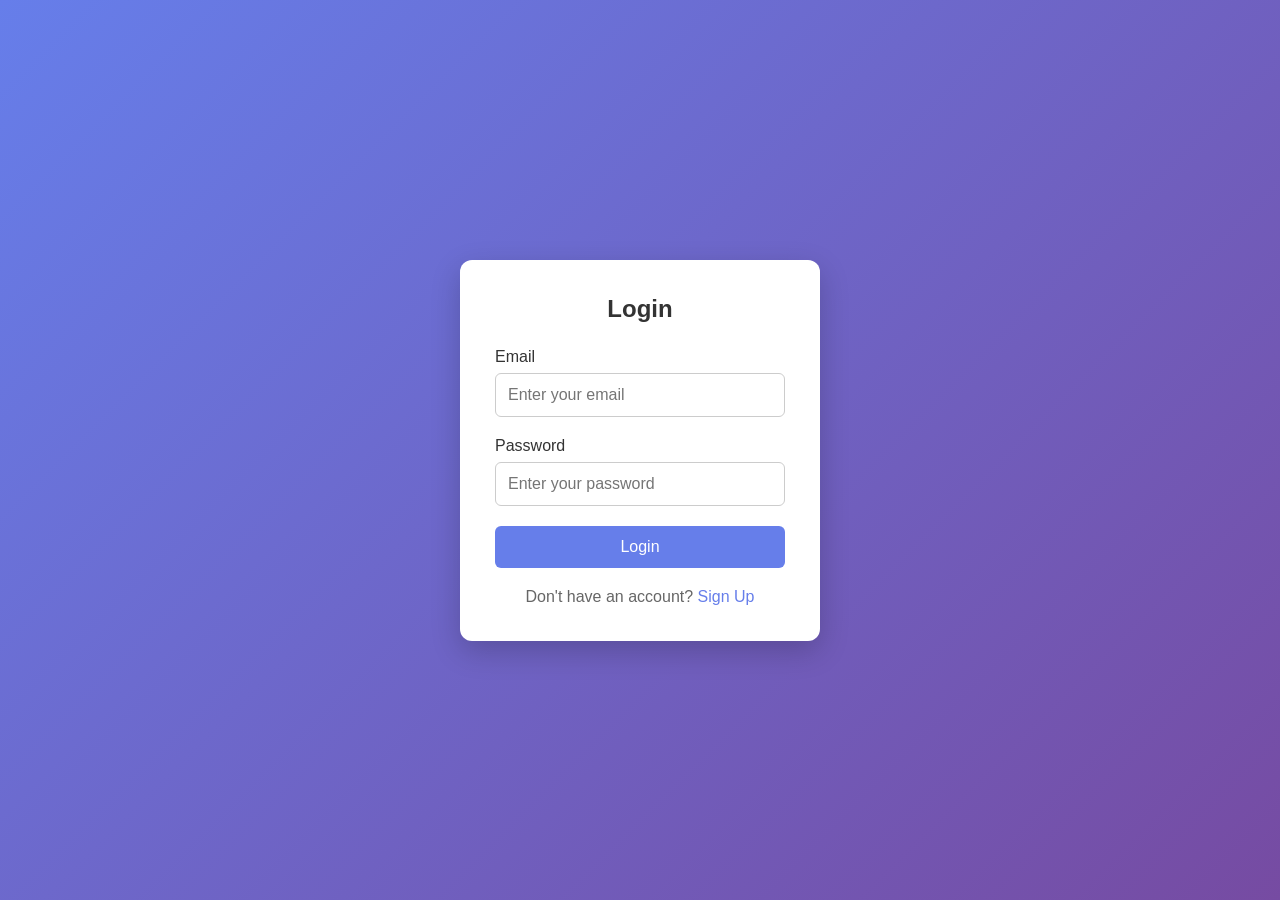
==== login.html @ 0ea6f651 "added login page" ====
<!DOCTYPE html>
<html lang="en">
<head>
    <meta charset="UTF-8">
    <meta name="viewport" content="width=device-width, initial-scale=1.0">
    <title>Document</title>
</head>
<body>
    <!DOCTYPE html>
<html lang="en">
<head>
    <meta charset="UTF-8">
    <meta name="viewport" content="width=device-width, initial-scale=1.0">
    <title>Login Page</title>
    <link rel="stylesheet" href="style.css">
</head>
<body>

    <div class="login-container">
        <form id="loginForm" class="login-box">
            <h2>Login</h2>

            <div class="input-group">
                <label for="email">Email</label>
                <input type="email" id="email" placeholder="Enter your email">
            </div>

            <div class="input-group">
                <label for="password">Password</label>
                <input type="password" id="password" placeholder="Enter your password">
            </div>

            <p id="message"></p>

            <button type="submit">Login</button>

            <p class="signup">
                Don't have an account? <a href="#">Sign Up</a>
            </p>
        </form>
    </div>

    <script src="script.js"></script>
</body>
</html>
</body>
</html>
---- style.css ----
* {
    margin: 0;
    padding: 0;
    box-sizing: border-box;
}

body {
    font-family: Arial, sans-serif;
    background: linear-gradient(135deg, #667eea, #764ba2);
    height: 100vh;
    display: flex;
    justify-content: center;
    align-items: center;
}

.login-container {
    width: 100%;
    max-width: 400px;
    padding: 20px;
}

.login-box {
    background: white;
    padding: 35px;
    border-radius: 12px;
    box-shadow: 0 10px 30px rgba(0, 0, 0, 0.2);
}

.login-box h2 {
    text-align: center;
    margin-bottom: 25px;
    color: #333;
}

.input-group {
    margin-bottom: 20px;
}

.input-group label {
    display: block;
    margin-bottom: 7px;
    color: #333;
}

.input-group input {
    width: 100%;
    padding: 12px;
    border: 1px solid #ccc;
    border-radius: 6px;
    font-size: 16px;
    outline: none;
}

.input-group input:focus {
    border-color: #667eea;
}

button {
    width: 100%;
    padding: 12px;
    background: #667eea;
    color: white;
    border: none;
    border-radius: 6px;
    font-size: 16px;
    cursor: pointer;
}

button:hover {
    background: #5568d8;
}

#message {
    text-align: center;
    margin-bottom: 15px;
    font-size: 14px;
}

.signup {
    text-align: center;
    margin-top: 20px;
    color: #666;
}

.signup a {
    color: #667eea;
    text-decoration: none;
}
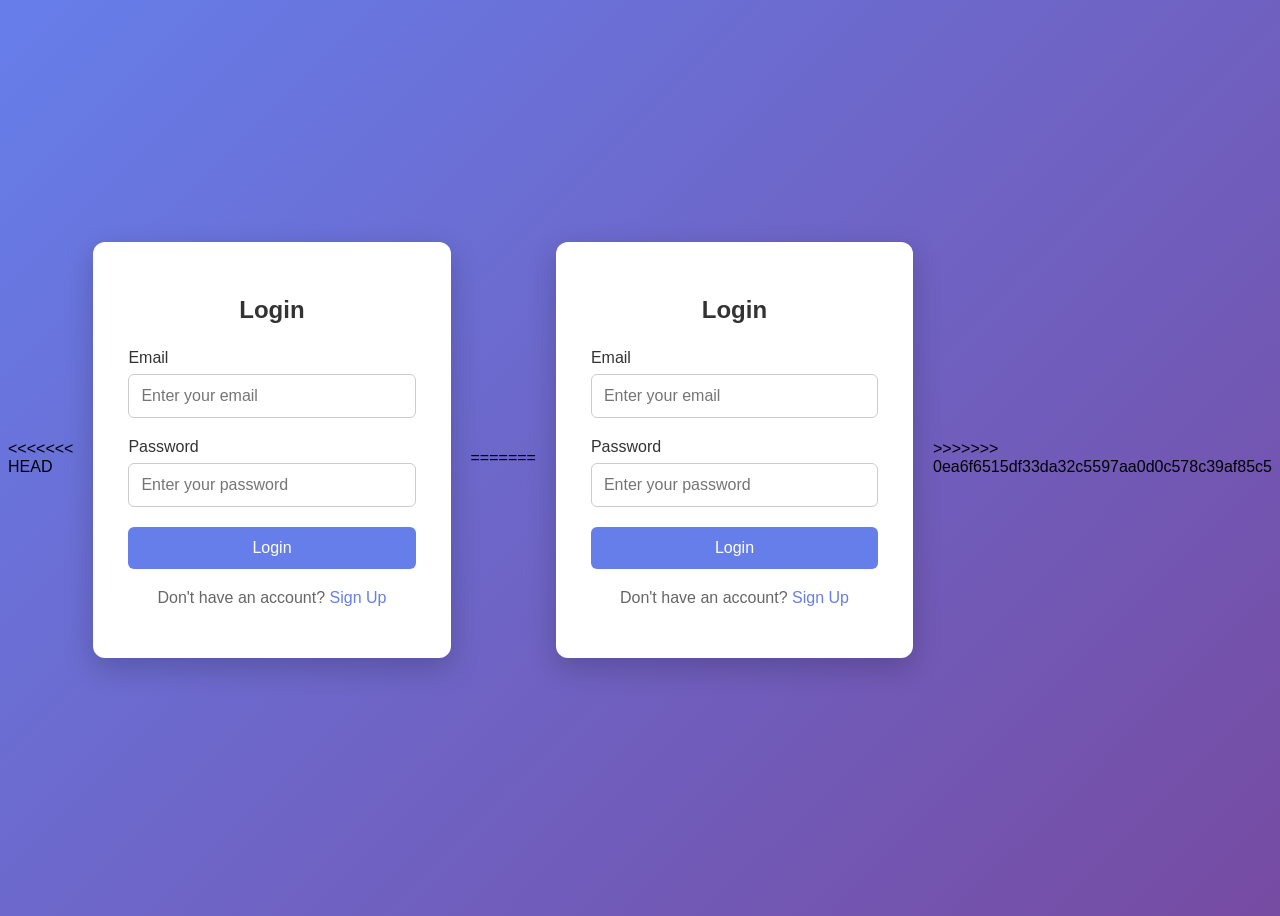
==== commit 8e76687c: "Merge remote repository with login page" ====
--- a/login.html
+++ b/login.html
@@ -1,47 +1,96 @@
-<!DOCTYPE html>
-<html lang="en">
-<head>
-    <meta charset="UTF-8">
-    <meta name="viewport" content="width=device-width, initial-scale=1.0">
-    <title>Document</title>
-</head>
-<body>
-    <!DOCTYPE html>
-<html lang="en">
-<head>
-    <meta charset="UTF-8">
-    <meta name="viewport" content="width=device-width, initial-scale=1.0">
-    <title>Login Page</title>
-    <link rel="stylesheet" href="style.css">
-</head>
-<body>
-
-    <div class="login-container">
-        <form id="loginForm" class="login-box">
-            <h2>Login</h2>
-
-            <div class="input-group">
-                <label for="email">Email</label>
-                <input type="email" id="email" placeholder="Enter your email">
-            </div>
-
-            <div class="input-group">
-                <label for="password">Password</label>
-                <input type="password" id="password" placeholder="Enter your password">
-            </div>
-
-            <p id="message"></p>
-
-            <button type="submit">Login</button>
-
-            <p class="signup">
-                Don't have an account? <a href="#">Sign Up</a>
-            </p>
-        </form>
-    </div>
-
-    <script src="script.js"></script>
-</body>
-</html>
-</body>
+<<<<<<< HEAD
+<!DOCTYPE html>
+<html lang="en">
+<head>
+    <meta charset="UTF-8">
+    <meta name="viewport" content="width=device-width, initial-scale=1.0">
+    <title>Document</title>
+</head>
+<body>
+    <!DOCTYPE html>
+<html lang="en">
+<head>
+    <meta charset="UTF-8">
+    <meta name="viewport" content="width=device-width, initial-scale=1.0">
+    <title>Login Page</title>
+    <link rel="stylesheet" href="style.css">
+</head>
+<body>
+
+    <div class="login-container">
+        <form id="loginForm" class="login-box">
+            <h2>Login</h2>
+
+            <div class="input-group">
+                <label for="email">Email</label>
+                <input type="email" id="email" placeholder="Enter your email">
+            </div>
+
+            <div class="input-group">
+                <label for="password">Password</label>
+                <input type="password" id="password" placeholder="Enter your password">
+            </div>
+
+            <p id="message"></p>
+
+            <button type="submit">Login</button>
+
+            <p class="signup">
+                Don't have an account? <a href="#">Sign Up</a>
+            </p>
+        </form>
+    </div>
+
+    <script src="script.js"></script>
+</body>
+</html>
+</body>
+=======
+<!DOCTYPE html>
+<html lang="en">
+<head>
+    <meta charset="UTF-8">
+    <meta name="viewport" content="width=device-width, initial-scale=1.0">
+    <title>Document</title>
+</head>
+<body>
+    <!DOCTYPE html>
+<html lang="en">
+<head>
+    <meta charset="UTF-8">
+    <meta name="viewport" content="width=device-width, initial-scale=1.0">
+    <title>Login Page</title>
+    <link rel="stylesheet" href="style.css">
+</head>
+<body>
+
+    <div class="login-container">
+        <form id="loginForm" class="login-box">
+            <h2>Login</h2>
+
+            <div class="input-group">
+                <label for="email">Email</label>
+                <input type="email" id="email" placeholder="Enter your email">
+            </div>
+
+            <div class="input-group">
+                <label for="password">Password</label>
+                <input type="password" id="password" placeholder="Enter your password">
+            </div>
+
+            <p id="message"></p>
+
+            <button type="submit">Login</button>
+
+            <p class="signup">
+                Don't have an account? <a href="#">Sign Up</a>
+            </p>
+        </form>
+    </div>
+
+    <script src="script.js"></script>
+</body>
+</html>
+</body>
+>>>>>>> 0ea6f6515df33da32c5597aa0d0c578c39af85c5
 </html>
--- a/style.css
+++ b/style.css
@@ -1,88 +1,178 @@
-* {
-    margin: 0;
-    padding: 0;
-    box-sizing: border-box;
-}
-
-body {
-    font-family: Arial, sans-serif;
-    background: linear-gradient(135deg, #667eea, #764ba2);
-    height: 100vh;
-    display: flex;
-    justify-content: center;
-    align-items: center;
-}
-
-.login-container {
-    width: 100%;
-    max-width: 400px;
-    padding: 20px;
-}
-
-.login-box {
-    background: white;
-    padding: 35px;
-    border-radius: 12px;
-    box-shadow: 0 10px 30px rgba(0, 0, 0, 0.2);
-}
-
-.login-box h2 {
-    text-align: center;
-    margin-bottom: 25px;
-    color: #333;
-}
-
-.input-group {
-    margin-bottom: 20px;
-}
-
-.input-group label {
-    display: block;
-    margin-bottom: 7px;
-    color: #333;
-}
-
-.input-group input {
-    width: 100%;
-    padding: 12px;
-    border: 1px solid #ccc;
-    border-radius: 6px;
-    font-size: 16px;
-    outline: none;
-}
-
-.input-group input:focus {
-    border-color: #667eea;
-}
-
-button {
-    width: 100%;
-    padding: 12px;
-    background: #667eea;
-    color: white;
-    border: none;
-    border-radius: 6px;
-    font-size: 16px;
-    cursor: pointer;
-}
-
-button:hover {
-    background: #5568d8;
-}
-
-#message {
-    text-align: center;
-    margin-bottom: 15px;
-    font-size: 14px;
-}
-
-.signup {
-    text-align: center;
-    margin-top: 20px;
-    color: #666;
-}
-
-.signup a {
-    color: #667eea;
-    text-decoration: none;
+<<<<<<< HEAD
+* {
+    margin: 0;
+    padding: 0;
+    box-sizing: border-box;
+}
+
+body {
+    font-family: Arial, sans-serif;
+    background: linear-gradient(135deg, #667eea, #764ba2);
+    height: 100vh;
+    display: flex;
+    justify-content: center;
+    align-items: center;
+}
+
+.login-container {
+    width: 100%;
+    max-width: 400px;
+    padding: 20px;
+}
+
+.login-box {
+    background: white;
+    padding: 35px;
+    border-radius: 12px;
+    box-shadow: 0 10px 30px rgba(0, 0, 0, 0.2);
+}
+
+.login-box h2 {
+    text-align: center;
+    margin-bottom: 25px;
+    color: #333;
+}
+
+.input-group {
+    margin-bottom: 20px;
+}
+
+.input-group label {
+    display: block;
+    margin-bottom: 7px;
+    color: #333;
+}
+
+.input-group input {
+    width: 100%;
+    padding: 12px;
+    border: 1px solid #ccc;
+    border-radius: 6px;
+    font-size: 16px;
+    outline: none;
+}
+
+.input-group input:focus {
+    border-color: #667eea;
+}
+
+button {
+    width: 100%;
+    padding: 12px;
+    background: #667eea;
+    color: white;
+    border: none;
+    border-radius: 6px;
+    font-size: 16px;
+    cursor: pointer;
+}
+
+button:hover {
+    background: #5568d8;
+}
+
+#message {
+    text-align: center;
+    margin-bottom: 15px;
+    font-size: 14px;
+}
+
+.signup {
+    text-align: center;
+    margin-top: 20px;
+    color: #666;
+}
+
+.signup a {
+    color: #667eea;
+    text-decoration: none;
+=======
+* {
+    margin: 0;
+    padding: 0;
+    box-sizing: border-box;
+}
+
+body {
+    font-family: Arial, sans-serif;
+    background: linear-gradient(135deg, #667eea, #764ba2);
+    height: 100vh;
+    display: flex;
+    justify-content: center;
+    align-items: center;
+}
+
+.login-container {
+    width: 100%;
+    max-width: 400px;
+    padding: 20px;
+}
+
+.login-box {
+    background: white;
+    padding: 35px;
+    border-radius: 12px;
+    box-shadow: 0 10px 30px rgba(0, 0, 0, 0.2);
+}
+
+.login-box h2 {
+    text-align: center;
+    margin-bottom: 25px;
+    color: #333;
+}
+
+.input-group {
+    margin-bottom: 20px;
+}
+
+.input-group label {
+    display: block;
+    margin-bottom: 7px;
+    color: #333;
+}
+
+.input-group input {
+    width: 100%;
+    padding: 12px;
+    border: 1px solid #ccc;
+    border-radius: 6px;
+    font-size: 16px;
+    outline: none;
+}
+
+.input-group input:focus {
+    border-color: #667eea;
+}
+
+button {
+    width: 100%;
+    padding: 12px;
+    background: #667eea;
+    color: white;
+    border: none;
+    border-radius: 6px;
+    font-size: 16px;
+    cursor: pointer;
+}
+
+button:hover {
+    background: #5568d8;
+}
+
+#message {
+    text-align: center;
+    margin-bottom: 15px;
+    font-size: 14px;
+}
+
+.signup {
+    text-align: center;
+    margin-top: 20px;
+    color: #666;
+}
+
+.signup a {
+    color: #667eea;
+    text-decoration: none;
+>>>>>>> 0ea6f6515df33da32c5597aa0d0c578c39af85c5
 }
--- a/style.css
+++ b/style.css
@@ -1,88 +1,178 @@
-* {
-    margin: 0;
-    padding: 0;
-    box-sizing: border-box;
-}
-
-body {
-    font-family: Arial, sans-serif;
-    background: linear-gradient(135deg, #667eea, #764ba2);
-    height: 100vh;
-    display: flex;
-    justify-content: center;
-    align-items: center;
-}
-
-.login-container {
-    width: 100%;
-    max-width: 400px;
-    padding: 20px;
-}
-
-.login-box {
-    background: white;
-    padding: 35px;
-    border-radius: 12px;
-    box-shadow: 0 10px 30px rgba(0, 0, 0, 0.2);
-}
-
-.login-box h2 {
-    text-align: center;
-    margin-bottom: 25px;
-    color: #333;
-}
-
-.input-group {
-    margin-bottom: 20px;
-}
-
-.input-group label {
-    display: block;
-    margin-bottom: 7px;
-    color: #333;
-}
-
-.input-group input {
-    width: 100%;
-    padding: 12px;
-    border: 1px solid #ccc;
-    border-radius: 6px;
-    font-size: 16px;
-    outline: none;
-}
-
-.input-group input:focus {
-    border-color: #667eea;
-}
-
-button {
-    width: 100%;
-    padding: 12px;
-    background: #667eea;
-    color: white;
-    border: none;
-    border-radius: 6px;
-    font-size: 16px;
-    cursor: pointer;
-}
-
-button:hover {
-    background: #5568d8;
-}
-
-#message {
-    text-align: center;
-    margin-bottom: 15px;
-    font-size: 14px;
-}
-
-.signup {
-    text-align: center;
-    margin-top: 20px;
-    color: #666;
-}
-
-.signup a {
-    color: #667eea;
-    text-decoration: none;
+<<<<<<< HEAD
+* {
+    margin: 0;
+    padding: 0;
+    box-sizing: border-box;
+}
+
+body {
+    font-family: Arial, sans-serif;
+    background: linear-gradient(135deg, #667eea, #764ba2);
+    height: 100vh;
+    display: flex;
+    justify-content: center;
+    align-items: center;
+}
+
+.login-container {
+    width: 100%;
+    max-width: 400px;
+    padding: 20px;
+}
+
+.login-box {
+    background: white;
+    padding: 35px;
+    border-radius: 12px;
+    box-shadow: 0 10px 30px rgba(0, 0, 0, 0.2);
+}
+
+.login-box h2 {
+    text-align: center;
+    margin-bottom: 25px;
+    color: #333;
+}
+
+.input-group {
+    margin-bottom: 20px;
+}
+
+.input-group label {
+    display: block;
+    margin-bottom: 7px;
+    color: #333;
+}
+
+.input-group input {
+    width: 100%;
+    padding: 12px;
+    border: 1px solid #ccc;
+    border-radius: 6px;
+    font-size: 16px;
+    outline: none;
+}
+
+.input-group input:focus {
+    border-color: #667eea;
+}
+
+button {
+    width: 100%;
+    padding: 12px;
+    background: #667eea;
+    color: white;
+    border: none;
+    border-radius: 6px;
+    font-size: 16px;
+    cursor: pointer;
+}
+
+button:hover {
+    background: #5568d8;
+}
+
+#message {
+    text-align: center;
+    margin-bottom: 15px;
+    font-size: 14px;
+}
+
+.signup {
+    text-align: center;
+    margin-top: 20px;
+    color: #666;
+}
+
+.signup a {
+    color: #667eea;
+    text-decoration: none;
+=======
+* {
+    margin: 0;
+    padding: 0;
+    box-sizing: border-box;
+}
+
+body {
+    font-family: Arial, sans-serif;
+    background: linear-gradient(135deg, #667eea, #764ba2);
+    height: 100vh;
+    display: flex;
+    justify-content: center;
+    align-items: center;
+}
+
+.login-container {
+    width: 100%;
+    max-width: 400px;
+    padding: 20px;
+}
+
+.login-box {
+    background: white;
+    padding: 35px;
+    border-radius: 12px;
+    box-shadow: 0 10px 30px rgba(0, 0, 0, 0.2);
+}
+
+.login-box h2 {
+    text-align: center;
+    margin-bottom: 25px;
+    color: #333;
+}
+
+.input-group {
+    margin-bottom: 20px;
+}
+
+.input-group label {
+    display: block;
+    margin-bottom: 7px;
+    color: #333;
+}
+
+.input-group input {
+    width: 100%;
+    padding: 12px;
+    border: 1px solid #ccc;
+    border-radius: 6px;
+    font-size: 16px;
+    outline: none;
+}
+
+.input-group input:focus {
+    border-color: #667eea;
+}
+
+button {
+    width: 100%;
+    padding: 12px;
+    background: #667eea;
+    color: white;
+    border: none;
+    border-radius: 6px;
+    font-size: 16px;
+    cursor: pointer;
+}
+
+button:hover {
+    background: #5568d8;
+}
+
+#message {
+    text-align: center;
+    margin-bottom: 15px;
+    font-size: 14px;
+}
+
+.signup {
+    text-align: center;
+    margin-top: 20px;
+    color: #666;
+}
+
+.signup a {
+    color: #667eea;
+    text-decoration: none;
+>>>>>>> 0ea6f6515df33da32c5597aa0d0c578c39af85c5
 }
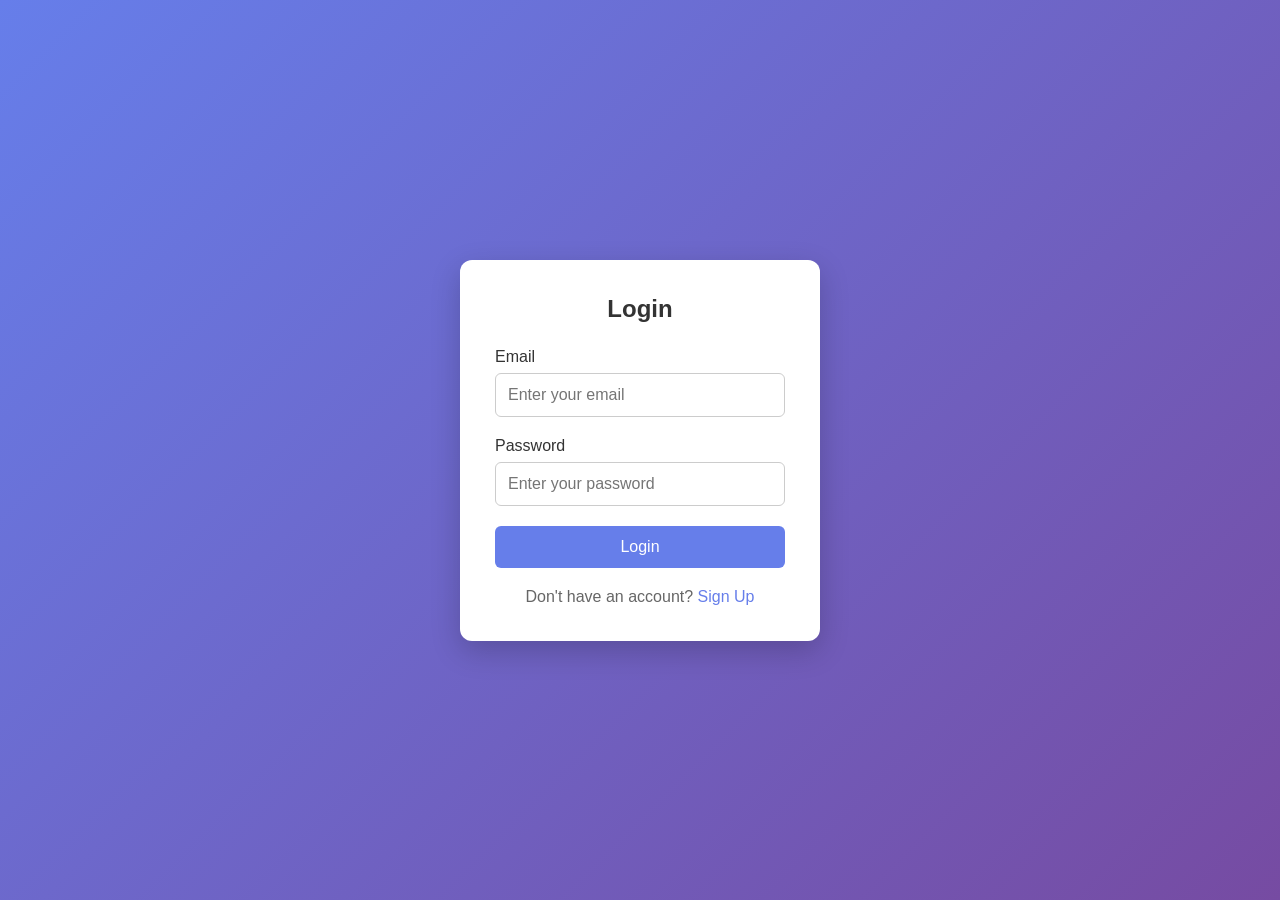
==== commit 1d6a6bc8: "added changes" ====
--- a/login.html
+++ b/login.html
@@ -1,4 +1,3 @@
-<<<<<<< HEAD
 <!DOCTYPE html>
 <html lang="en">
 <head>
@@ -45,52 +44,4 @@
 </body>
 </html>
 </body>
-=======
-<!DOCTYPE html>
-<html lang="en">
-<head>
-    <meta charset="UTF-8">
-    <meta name="viewport" content="width=device-width, initial-scale=1.0">
-    <title>Document</title>
-</head>
-<body>
-    <!DOCTYPE html>
-<html lang="en">
-<head>
-    <meta charset="UTF-8">
-    <meta name="viewport" content="width=device-width, initial-scale=1.0">
-    <title>Login Page</title>
-    <link rel="stylesheet" href="style.css">
-</head>
-<body>
-
-    <div class="login-container">
-        <form id="loginForm" class="login-box">
-            <h2>Login</h2>
-
-            <div class="input-group">
-                <label for="email">Email</label>
-                <input type="email" id="email" placeholder="Enter your email">
-            </div>
-
-            <div class="input-group">
-                <label for="password">Password</label>
-                <input type="password" id="password" placeholder="Enter your password">
-            </div>
-
-            <p id="message"></p>
-
-            <button type="submit">Login</button>
-
-            <p class="signup">
-                Don't have an account? <a href="#">Sign Up</a>
-            </p>
-        </form>
-    </div>
-
-    <script src="script.js"></script>
-</body>
-</html>
-</body>
->>>>>>> 0ea6f6515df33da32c5597aa0d0c578c39af85c5
 </html>
--- a/style.css
+++ b/style.css
@@ -1,4 +1,3 @@
-<<<<<<< HEAD
 * {
     margin: 0;
     padding: 0;
@@ -86,93 +85,4 @@
 .signup a {
     color: #667eea;
     text-decoration: none;
-=======
-* {
-    margin: 0;
-    padding: 0;
-    box-sizing: border-box;
-}
-
-body {
-    font-family: Arial, sans-serif;
-    background: linear-gradient(135deg, #667eea, #764ba2);
-    height: 100vh;
-    display: flex;
-    justify-content: center;
-    align-items: center;
-}
-
-.login-container {
-    width: 100%;
-    max-width: 400px;
-    padding: 20px;
-}
-
-.login-box {
-    background: white;
-    padding: 35px;
-    border-radius: 12px;
-    box-shadow: 0 10px 30px rgba(0, 0, 0, 0.2);
-}
-
-.login-box h2 {
-    text-align: center;
-    margin-bottom: 25px;
-    color: #333;
-}
-
-.input-group {
-    margin-bottom: 20px;
-}
-
-.input-group label {
-    display: block;
-    margin-bottom: 7px;
-    color: #333;
-}
-
-.input-group input {
-    width: 100%;
-    padding: 12px;
-    border: 1px solid #ccc;
-    border-radius: 6px;
-    font-size: 16px;
-    outline: none;
-}
-
-.input-group input:focus {
-    border-color: #667eea;
-}
-
-button {
-    width: 100%;
-    padding: 12px;
-    background: #667eea;
-    color: white;
-    border: none;
-    border-radius: 6px;
-    font-size: 16px;
-    cursor: pointer;
-}
-
-button:hover {
-    background: #5568d8;
-}
-
-#message {
-    text-align: center;
-    margin-bottom: 15px;
-    font-size: 14px;
-}
-
-.signup {
-    text-align: center;
-    margin-top: 20px;
-    color: #666;
-}
-
-.signup a {
-    color: #667eea;
-    text-decoration: none;
->>>>>>> 0ea6f6515df33da32c5597aa0d0c578c39af85c5
 }
